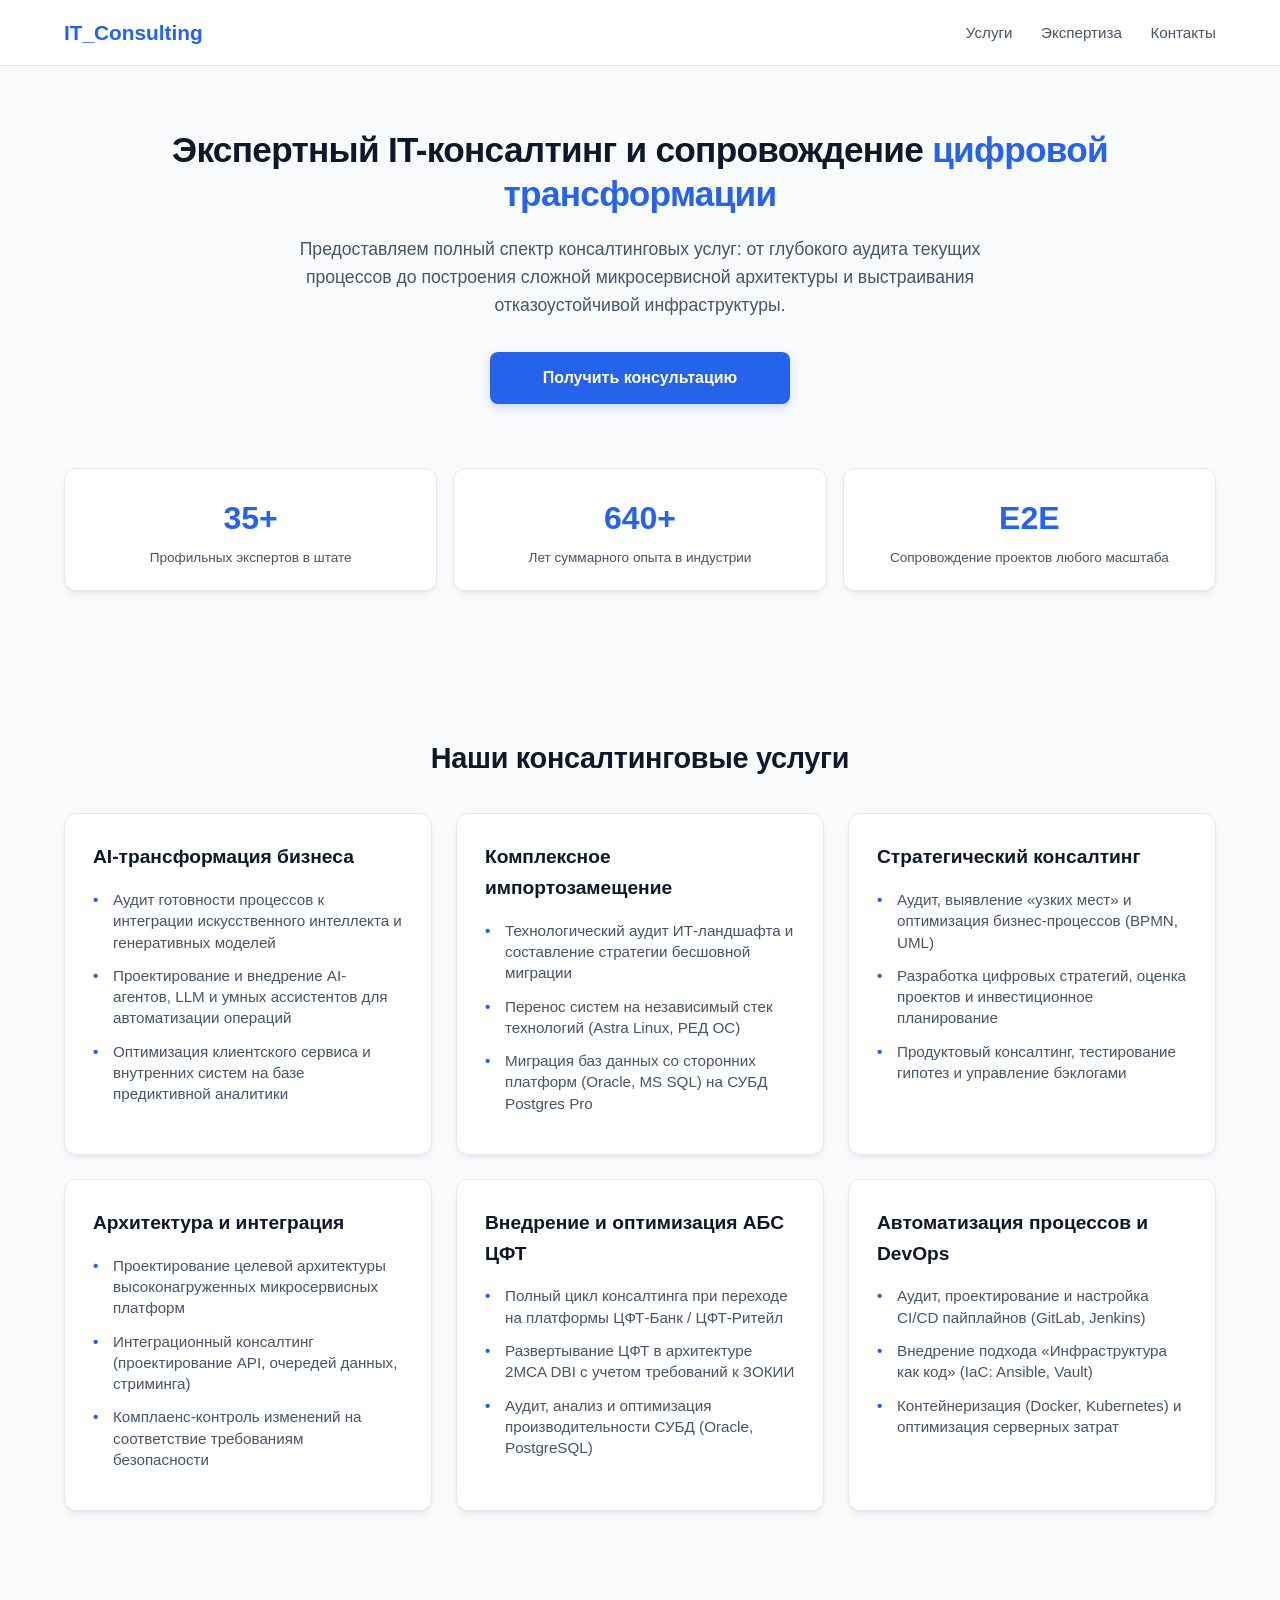
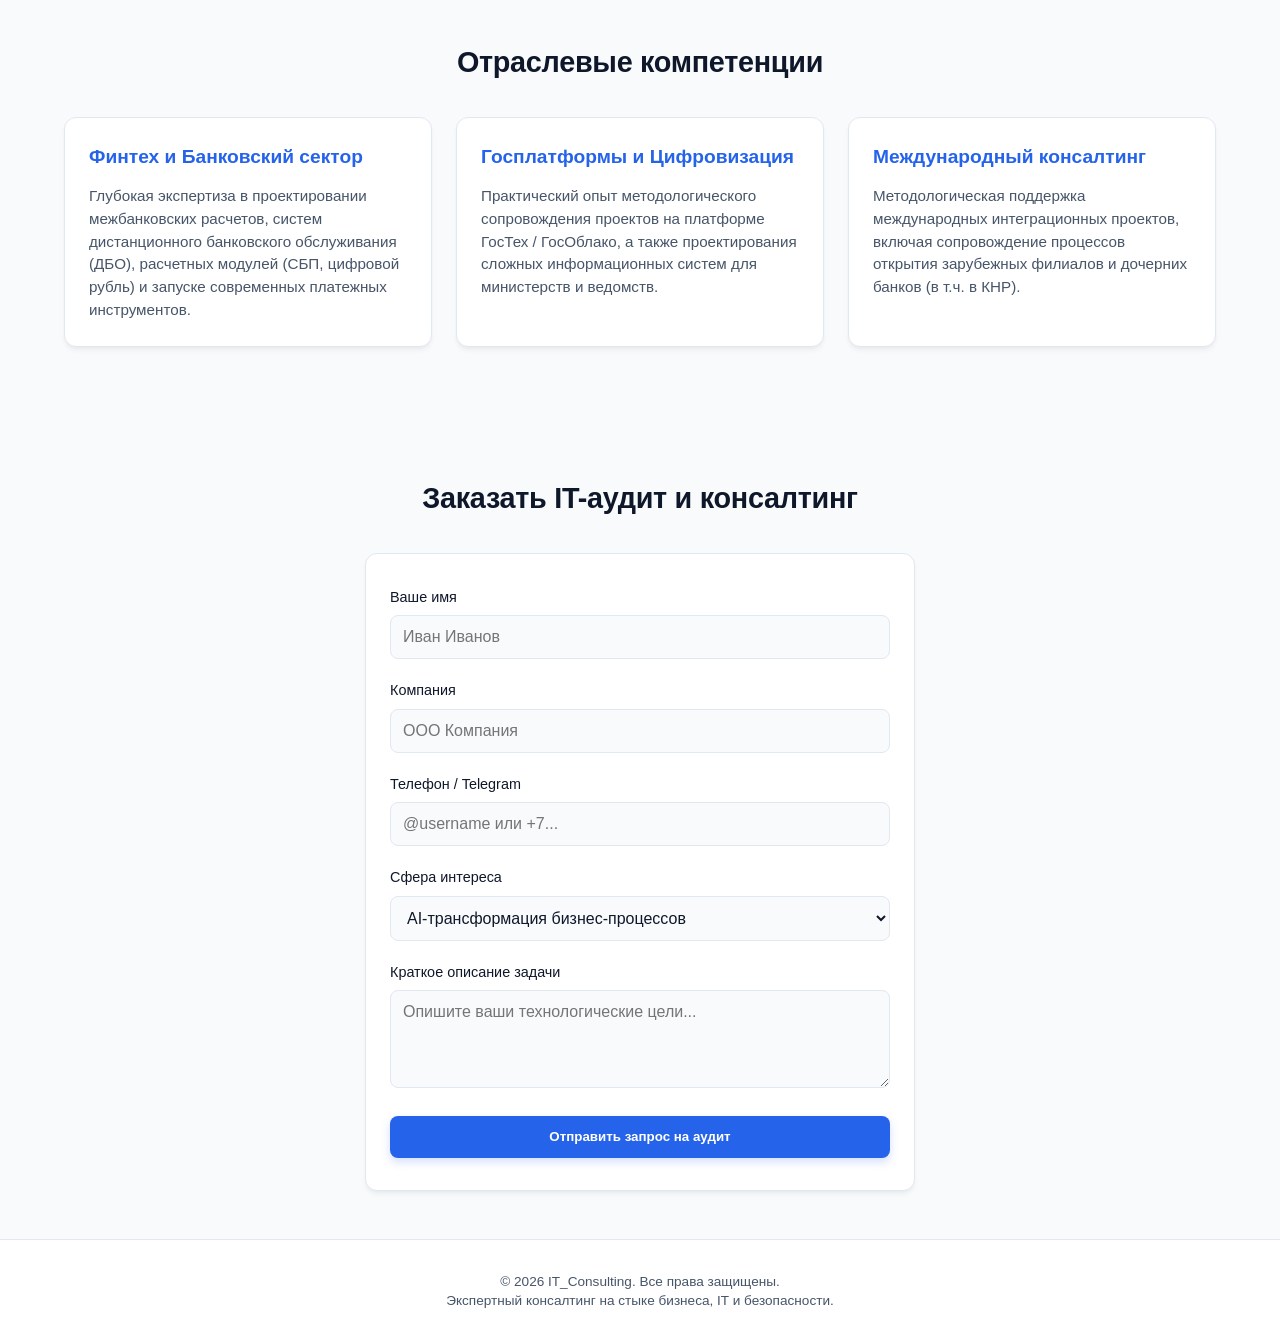
==== index.html @ 5f1f6ad1 "initial comit" ====
<!DOCTYPE html>
<html lang="ru">
<head>
    <meta charset="UTF-8">
    <meta name="viewport" content="width=device-width, initial-scale=1.0">
    <title>IT-Consulting | Экспертный IT-консалтинг и цифровая трансформация</title>
    <link rel="stylesheet" href="style.css">
</head>
<body>

    <header>
        <div class="nav-container">
            <a href="#" class="logo">IT_Consulting</a>
            <nav class="nav-menu">
                <a href="#services">Услуги</a>
                <a href="#expertise">Экспертиза</a>
                <a href="#contact">Контакты</a>
            </nav>
        </div>
    </header>

    <section id="hero">
        <h1>Экспертный IT-консалтинг и сопровождение <span>цифровой трансформации</span></h1>
        <p class="subtitle">Предоставляем полный спектр консалтинговых услуг: от глубокого аудита текущих процессов до построения сложной микросервисной архитектуры и выстраивания отказоустойчивой инфраструктуры.</p>
        <a href="#contact" class="btn">Получить консультацию</a>

        <div class="stats-grid">
            <div class="stat-item">
                <div class="stat-num">35+</div>
                <div class="stat-desc">Профильных экспертов в штате</div>
            </div>
            <div class="stat-item">
                <div class="stat-num">640+</div>
                <div class="stat-desc">Лет суммарного опыта в индустрии</div>
            </div>
            <div class="stat-item">
                <div class="stat-num">E2E</div>
                <div class="stat-desc">Сопровождение проектов любого масштаба</div>
            </div>
        </div>
    </section>

    <section id="services">
        <h2>Наши консалтинговые услуги</h2>
        <div class="services-grid">
            <div class="service-card">
                <h3>AI-трансформация бизнеса</h3>
                <ul>
                    <li>Аудит готовности процессов к интеграции искусственного интеллекта и генеративных моделей</li>
                    <li>Проектирование и внедрение AI-агентов, LLM и умных ассистентов для автоматизации операций</li>
                    <li>Оптимизация клиентского сервиса и внутренних систем на базе предиктивной аналитики</li>
                </ul>
            </div>
            <div class="service-card">
                <h3>Комплексное импортозамещение</h3>
                <ul>
                    <li>Технологический аудит ИТ-ландшафта и составление стратегии бесшовной миграции</li>
                    <li>Перенос систем на независимый стек технологий (Astra Linux, РЕД ОС)</li>
                    <li>Миграция баз данных со сторонних платформ (Oracle, MS SQL) на СУБД Postgres Pro</li>
                </ul>
            </div>
            <div class="service-card">
                <h3>Стратегический консалтинг</h3>
                <ul>
                    <li>Аудит, выявление «узких мест» и оптимизация бизнес-процессов (BPMN, UML)</li>
                    <li>Разработка цифровых стратегий, оценка проектов и инвестиционное планирование</li>
                    <li>Продуктовый консалтинг, тестирование гипотез и управление бэклогами</li>
                </ul>
            </div>
            <div class="service-card">
                <h3>Архитектура и интеграция</h3>
                <ul>
                    <li>Проектирование целевой архитектуры высоконагруженных микросервисных платформ</li>
                    <li>Интеграционный консалтинг (проектирование API, очередей данных, стриминга)</li>
                    <li>Комплаенс-контроль изменений на соответствие требованиям безопасности</li>
                </ul>
            </div>
            <div class="service-card">
                <h3>Внедрение и оптимизация АБС ЦФТ</h3>
                <ul>
                    <li>Полный цикл консалтинга при переходе на платформы ЦФТ-Банк / ЦФТ-Ритейл</li>
                    <li>Развертывание ЦФТ в архитектуре 2MCA DBI с учетом требований к ЗОКИИ</li>
                    <li>Аудит, анализ и оптимизация производительности СУБД (Oracle, PostgreSQL)</li>
                </ul>
            </div>
            <div class="service-card">
                <h3>Автоматизация процессов и DevOps</h3>
                <ul>
                    <li>Аудит, проектирование и настройка CI/CD пайплайнов (GitLab, Jenkins)</li>
                    <li>Внедрение подхода «Инфраструктура как код» (IaC: Ansible, Vault)</li>
                    <li>Контейнеризация (Docker, Kubernetes) и оптимизация серверных затрат</li>
                </ul>
            </div>
        </div>
    </section>

    <section id="expertise">
        <h2>Отраслевые компетенции</h2>
        <div class="exp-grid">
            <div class="exp-card">
                <h3>Финтех и Банковский сектор</h3>
                <p>Глубокая экспертиза в проектировании межбанковских расчетов, систем дистанционного банковского обслуживания (ДБО), расчетных модулей (СБП, цифровой рубль) и запуске современных платежных инструментов.</p>
            </div>
            <div class="exp-card">
                <h3>Госплатформы и Цифровизация</h3>
                <p>Практический опыт методологического сопровождения проектов на платформе ГосТех / ГосОблако, а также проектирования сложных информационных систем для министерств и ведомств.</p>
            </div>
            <div class="exp-card">
                <h3>Международный консалтинг</h3>
                <p>Методологическая поддержка международных интеграционных проектов, включая сопровождение процессов открытия зарубежных филиалов и дочерних банков (в т.ч. в КНР).</p>
            </div>
        </div>
    </section>

    <section id="contact">
        <h2>Заказать IT-аудит и консалтинг</h2>
        <div class="contact-container">
            <form onsubmit="event.preventDefault(); alert('Заявка успешно отправлена!');">
                <div class="form-group">
                    <label for="name">Ваше имя</label>
                    <input type="text" id="name" required placeholder="Иван Иванов">
                </div>
                <div class="form-group">
                    <label for="company">Компания</label>
                    <input type="text" id="company" required placeholder="ООО Компания">
                </div>
                <div class="form-group">
                    <label for="contact-field">Телефон / Telegram</label>
                    <input type="text" id="contact-field" required placeholder="@username или +7...">
                </div>
                <div class="form-group">
                    <label for="service">Сфера интереса</label>
                    <select id="service">
                        <option>AI-трансформация бизнес-процессов</option>
                        <option>Комплексное импортозамещение и миграция</option>
                        <option>IT-аудит и оптимизация процессов</option>
                        <option>Консалтинг по внедрению АБС ЦФТ</option>
                        <option>Другое</option>
                    </select>
                </div>
                <div class="form-group">
                    <label for="message">Краткое описание задачи</label>
                    <textarea id="message" rows="4" placeholder="Опишите ваши технологические цели..."></textarea>
                </div>
                <button type="submit" class="btn" style="max-width: 100%;">Отправить запрос на аудит</button>
            </form>
        </div>
    </section>

    <footer>
        <p>&copy; 2026 IT_Consulting. Все права защищены.<br>Экспертный консалтинг на стыке бизнеса, IT и безопасности.</p>
    </footer>

</body>
</html>
---- style.css ----
:root {
    --bg-main: #f8fafc;
    --bg-card: #ffffff;
    --text-primary: #0f172a;
    --text-secondary: #475569;
    --accent: #2563eb;
    --accent-hover: #1d4ed8;
    --border: #e2e8f0;
    --shadow: 0 4px 6px -1px rgb(0 0 0 / 0.05), 0 2px 4px -2px rgb(0 0 0 / 0.05);
}
* {
    box-sizing: border-box;
    margin: 0;
    padding: 0;
    font-family: 'Segoe UI', -apple-system, BlinkMacSystemFont, Roboto, sans-serif;
    -webkit-tap-highlight-color: transparent;
}
body {
    background-color: var(--bg-main);
    color: var(--text-primary);
    line-height: 1.6;
}
header {
    background-color: rgba(255, 255, 255, 0.9);
    backdrop-filter: blur(8px);
    position: fixed;
    top: 0;
    width: 100%;
    z-index: 1000;
    border-bottom: 1px solid var(--border);
}
.nav-container {
    max-width: 1200px;
    margin: 0 auto;
    display: flex;
    justify-content: space-between;
    align-items: center;
    padding: 1rem 1.5rem;
}
.logo {
    font-weight: 700;
    font-size: 1.3rem;
    color: var(--accent);
    text-decoration: none;
}
.nav-menu a {
    color: var(--text-secondary);
    text-decoration: none;
    margin-left: 1.5rem;
    font-size: 0.95rem;
    transition: color 0.2s;
}
.nav-menu a:hover { color: var(--accent); }
section {
    padding: 5rem 1.5rem 3rem 1.5rem;
    max-width: 1200px;
    margin: 0 auto;
}
#hero {
    padding-top: 8rem;
    padding-bottom: 4rem;
    text-align: center;
}
h1 {
    font-size: 2.2rem;
    line-height: 1.25;
    margin-bottom: 1.2rem;
    font-weight: 800;
    letter-spacing: -0.02em;
}
h1 span { color: var(--accent); }
.subtitle {
    font-size: 1.1rem;
    color: var(--text-secondary);
    max-width: 700px;
    margin: 0 auto 2rem auto;
}
.btn {
    display: inline-block;
    background-color: var(--accent);
    color: white;
    padding: 0.85rem 2rem;
    border-radius: 8px;
    text-decoration: none;
    font-weight: 600;
    transition: background-color 0.2s;
    border: none;
    cursor: pointer;
    box-shadow: 0 4px 10px rgba(37, 99, 235, 0.2);
    width: 100%;
    max-width: 300px;
}
.btn:hover { background-color: var(--accent-hover); }
.stats-grid {
    display: grid;
    grid-template-columns: repeat(3, 1fr);
    gap: 1rem;
    margin-top: 4rem;
}
.stat-item {
    background: var(--bg-card);
    padding: 1.5rem 1rem;
    border-radius: 12px;
    box-shadow: var(--shadow);
    border: 1px solid var(--border);
}
.stat-num {
    font-size: 2rem;
    font-weight: 800;
    color: var(--accent);
    margin-bottom: 0.25rem;
}
.stat-desc {
    color: var(--text-secondary);
    font-size: 0.85rem;
    line-height: 1.3;
}
h2 {
    font-size: 1.8rem;
    text-align: center;
    margin-bottom: 2rem;
    font-weight: 700;
    letter-spacing: -0.01em;
}
.services-grid {
    display: grid;
    grid-template-columns: repeat(auto-fit, minmax(300px, 1fr));
    gap: 1.5rem;
}
.service-card {
    background: var(--bg-card);
    padding: 1.75rem;
    border-radius: 12px;
    box-shadow: var(--shadow);
    border: 1px solid var(--border);
}
.service-card h3 {
    font-size: 1.2rem;
    margin-bottom: 1rem;
    color: var(--text-primary);
}
.service-card ul { list-style: none; }
.service-card li {
    color: var(--text-secondary);
    margin-bottom: 0.75rem;
    position: relative;
    padding-left: 1.25rem;
    font-size: 0.95rem;
    line-height: 1.4;
}
.service-card li::before {
    content: "•";
    color: var(--accent);
    font-weight: bold;
    position: absolute;
    left: 0;
}
.exp-grid {
    display: grid;
    grid-template-columns: repeat(auto-fit, minmax(280px, 1fr));
    gap: 1.5rem;
}
.exp-card {
    background: var(--bg-card);
    padding: 1.5rem;
    border-radius: 12px;
    border: 1px solid var(--border);
    box-shadow: var(--shadow);
}
.exp-card h3 {
    color: var(--accent);
    margin-bottom: 0.75rem;
    font-size: 1.2rem;
}
.exp-card p {
    color: var(--text-secondary);
    font-size: 0.95rem;
    line-height: 1.5;
}
.contact-container {
    max-width: 550px;
    margin: 0 auto;
    background: var(--bg-card);
    padding: 2rem 1.5rem;
    border-radius: 12px;
    box-shadow: var(--shadow);
    border: 1px solid var(--border);
}
.form-group { margin-bottom: 1.25rem; }
.form-group label {
    display: block;
    margin-bottom: 0.4rem;
    font-weight: 500;
    font-size: 0.9rem;
}
.form-group input, .form-group select, .form-group textarea {
    width: 100%;
    padding: 0.75rem;
    border: 1px solid var(--border);
    border-radius: 8px;
    background-color: var(--bg-main);
    color: var(--text-primary);
    font-size: 1rem;
    font-family: inherit;
}
.form-group input:focus, .form-group select:focus, .form-group textarea:focus {
    outline: none;
    border-color: var(--accent);
    background-color: #fff;
}
footer {
    background-color: #ffffff;
    border-top: 1px solid var(--border);
    text-align: center;
    padding: 2rem 1rem;
    color: var(--text-secondary);
    font-size: 0.85rem;
    line-height: 1.4;
}
@media (max-width: 768px) {
    h1 { font-size: 1.8rem; }
    .subtitle { font-size: 1rem; }
    .stats-grid { grid-template-columns: 1fr; gap: 0.75rem; }
    .nav-menu { display: none; }
    .service-card { padding: 1.5rem; }
    .contact-container { padding: 1.5rem 1rem; }
}
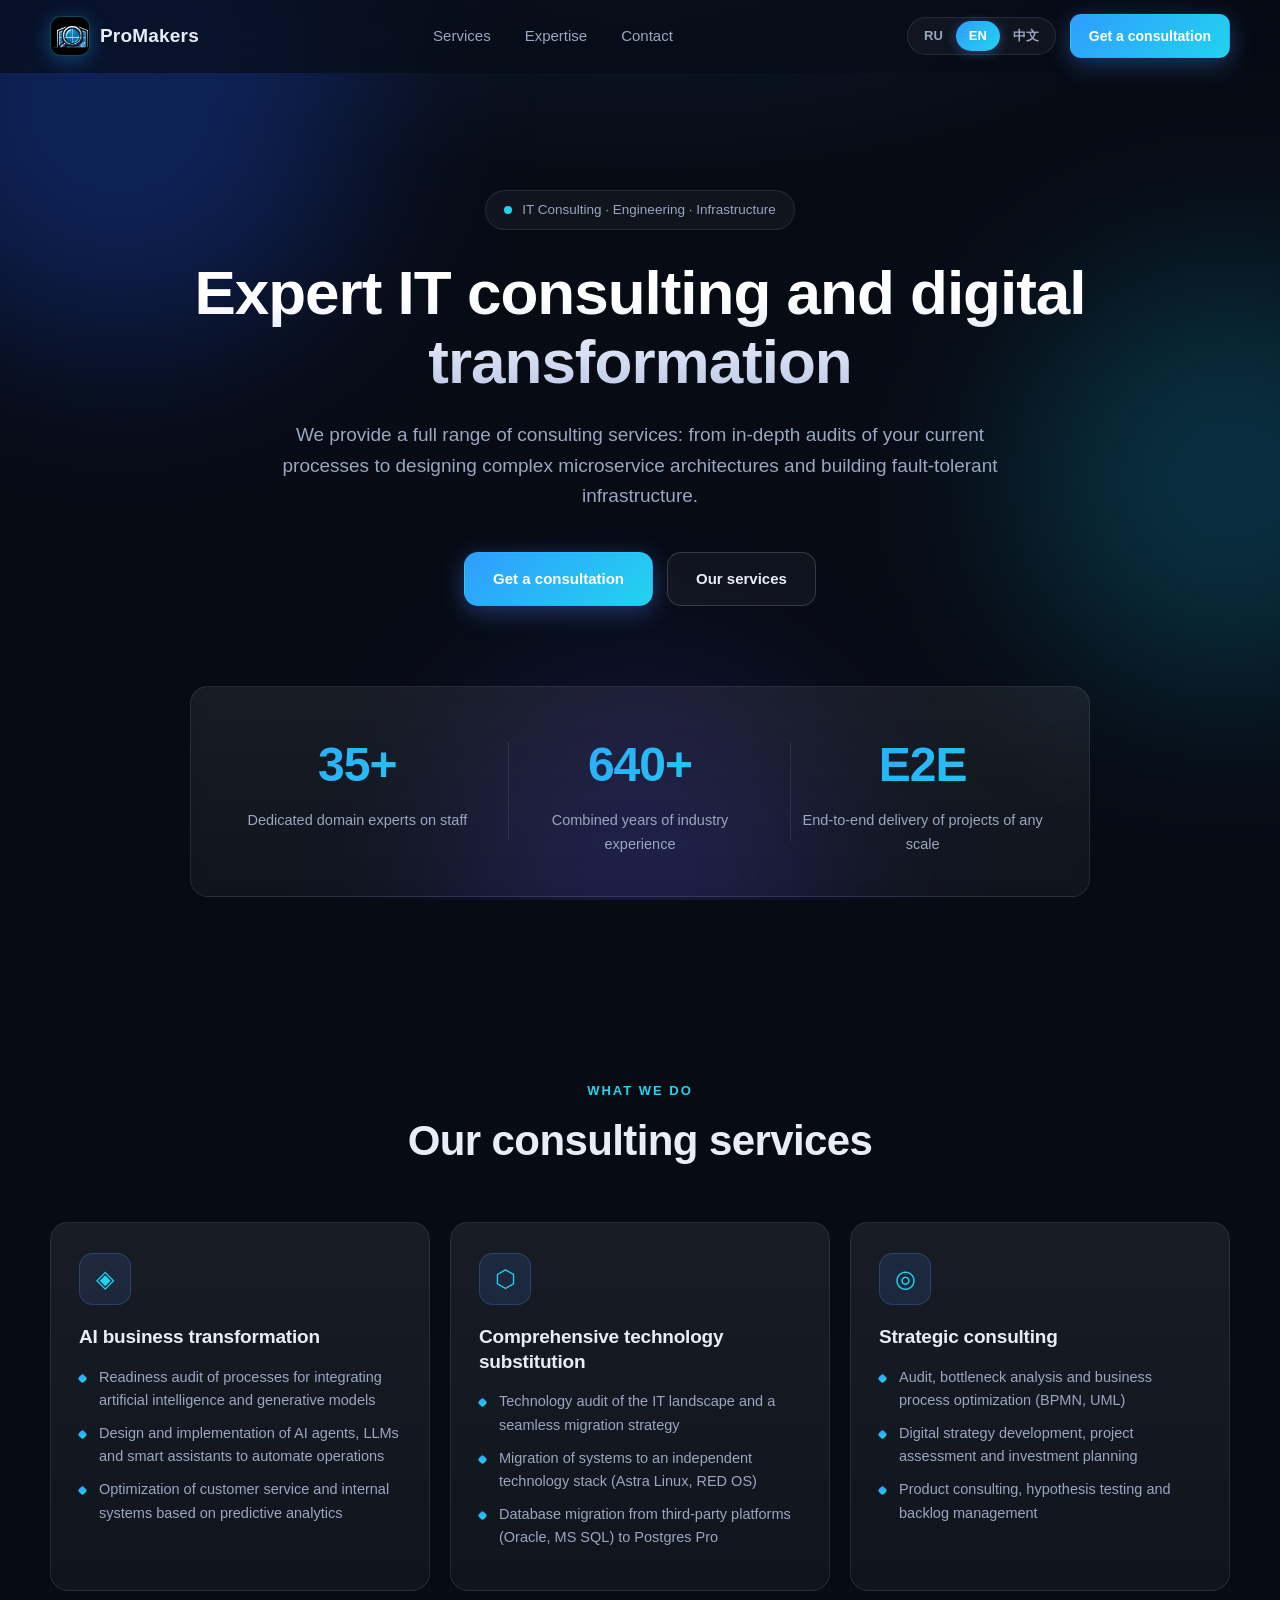
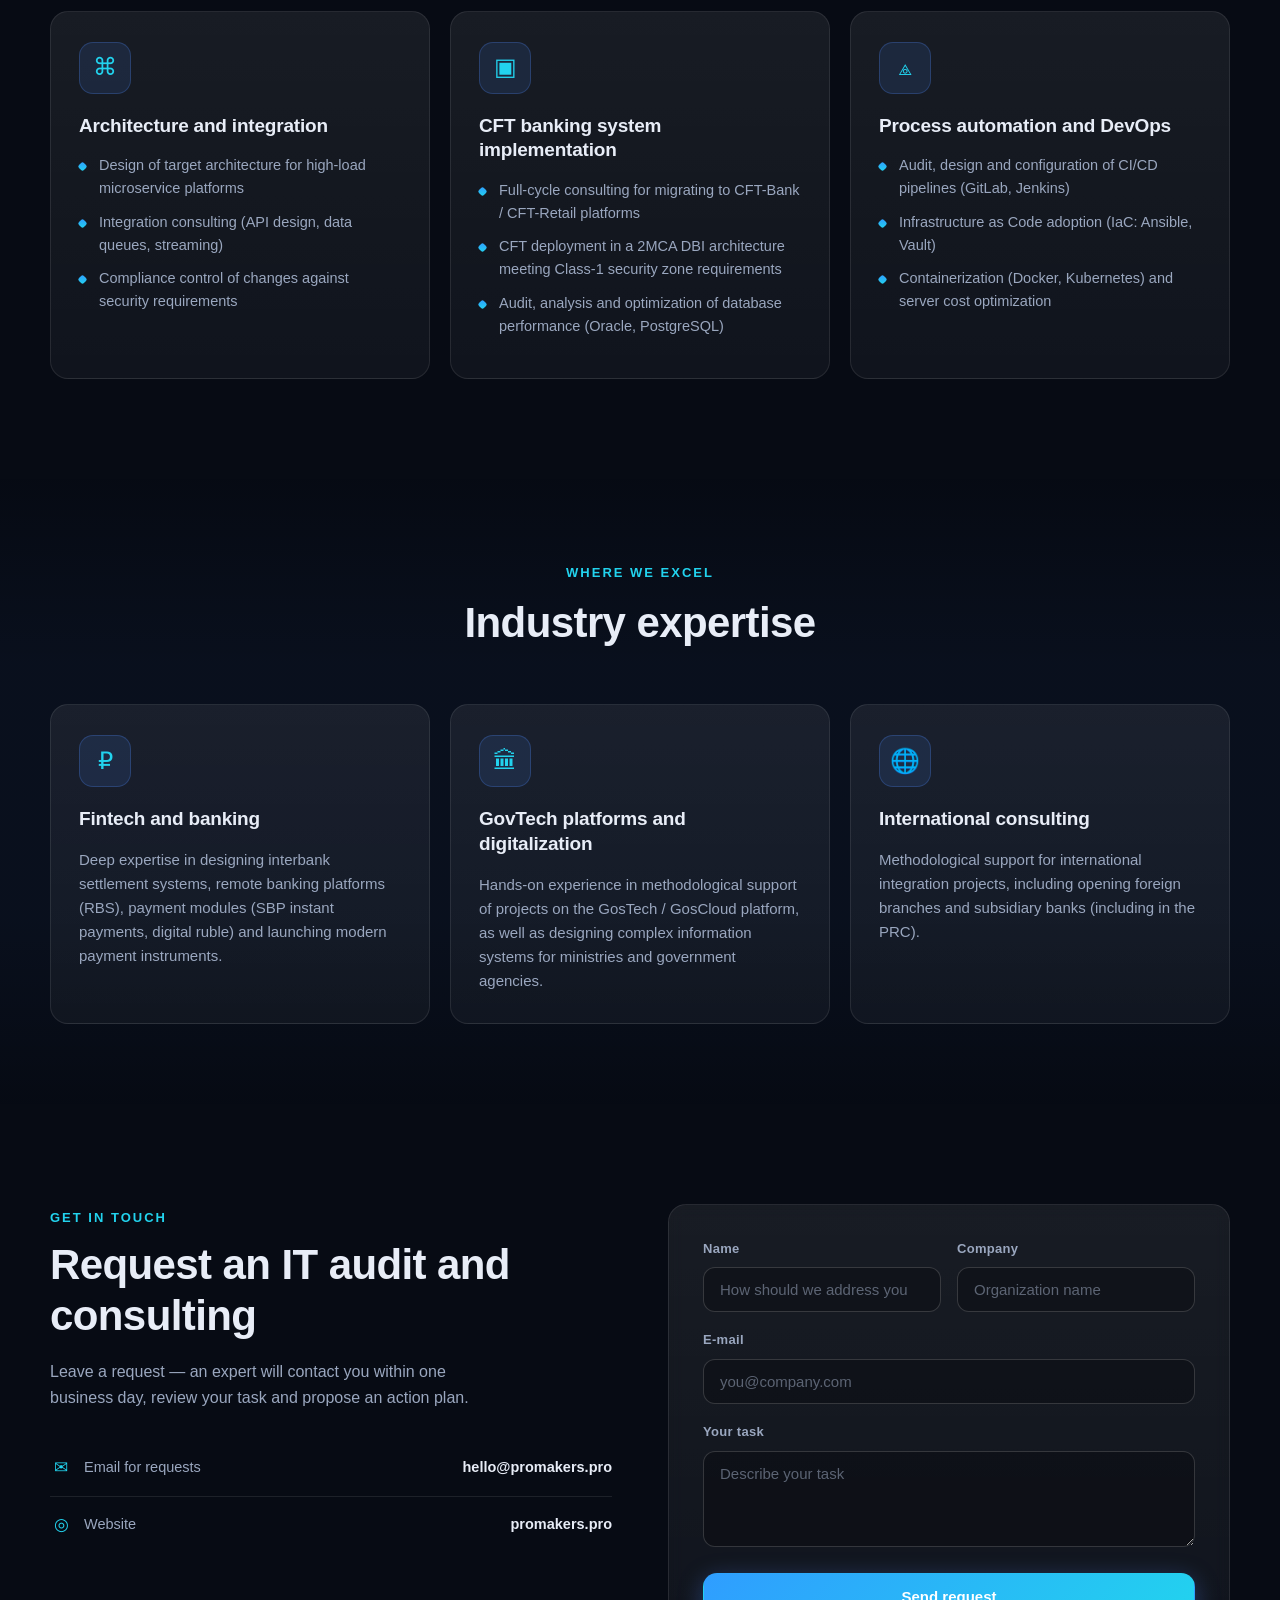
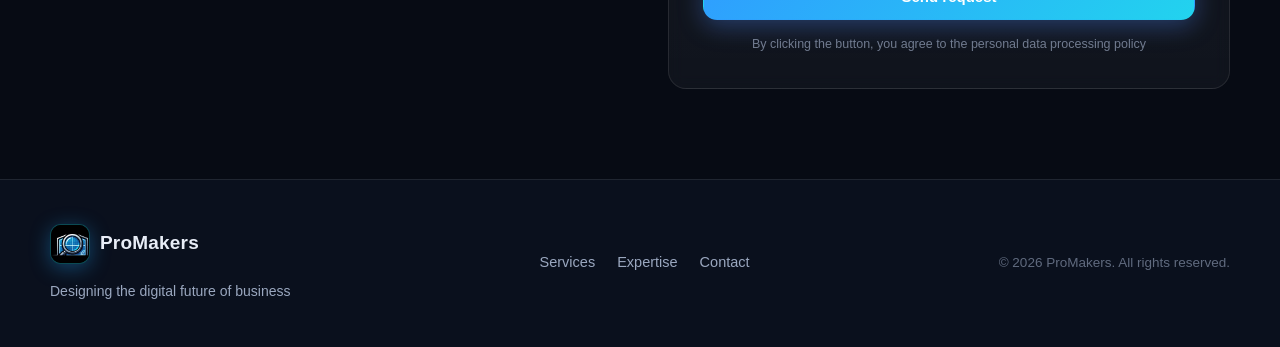
==== commit 12f8bf62: "Initial commit: dark-theme landing (RU/EN/ZH), logo, favicon, 404 page" ====
--- a/index.html
+++ b/index.html
@@ -1,155 +1,267 @@
 <!DOCTYPE html>
 <html lang="ru">
 <head>
-    <meta charset="UTF-8">
-    <meta name="viewport" content="width=device-width, initial-scale=1.0">
-    <title>IT-Consulting | Экспертный IT-консалтинг и цифровая трансформация</title>
-    <link rel="stylesheet" href="style.css">
+  <meta charset="UTF-8">
+  <meta name="viewport" content="width=device-width, initial-scale=1.0">
+  <title>ProMakers — IT Consulting &amp; Digital Transformation</title>
+  <meta name="description" content="Экспертный IT-консалтинг и цифровая трансформация" id="meta-description">
+  <link rel="icon" href="favicon.ico" sizes="any">
+  <link rel="icon" type="image/png" sizes="32x32" href="assets/img/favicon-32.png">
+  <link rel="apple-touch-icon" href="assets/img/apple-touch-icon.png">
+  <meta property="og:type" content="website">
+  <meta property="og:title" content="ProMakers — IT Consulting &amp; Digital Transformation">
+  <meta property="og:image" content="assets/img/logo-full.png">
+  <meta property="og:site_name" content="ProMakers">
+  <link rel="preconnect" href="https://fonts.googleapis.com">
+  <link rel="stylesheet" href="assets/css/style.css">
 </head>
 <body>
-
-    <header>
-        <div class="nav-container">
-            <a href="#" class="logo">IT_Consulting</a>
-            <nav class="nav-menu">
-                <a href="#services">Услуги</a>
-                <a href="#expertise">Экспертиза</a>
-                <a href="#contact">Контакты</a>
-            </nav>
-        </div>
-    </header>
-
-    <section id="hero">
-        <h1>Экспертный IT-консалтинг и сопровождение <span>цифровой трансформации</span></h1>
-        <p class="subtitle">Предоставляем полный спектр консалтинговых услуг: от глубокого аудита текущих процессов до построения сложной микросервисной архитектуры и выстраивания отказоустойчивой инфраструктуры.</p>
-        <a href="#contact" class="btn">Получить консультацию</a>
-
-        <div class="stats-grid">
-            <div class="stat-item">
-                <div class="stat-num">35+</div>
-                <div class="stat-desc">Профильных экспертов в штате</div>
+  <div class="bg-orbs" aria-hidden="true">
+    <span class="orb orb-1"></span>
+    <span class="orb orb-2"></span>
+    <span class="orb orb-3"></span>
+  </div>
+
+  <!-- Header -->
+  <header class="header" id="header">
+    <div class="container header__inner">
+      <a href="#top" class="logo">
+        <span class="logo__mark"><img src="assets/img/logo-mark.png" alt="ProMakers logo" width="512" height="512"></span>
+        <span class="logo__text">ProMakers</span>
+      </a>
+
+      <nav class="nav" id="nav">
+        <a href="#services" class="nav__link" data-i18n="nav.services">Услуги</a>
+        <a href="#industries" class="nav__link" data-i18n="nav.industries">Компетенции</a>
+        <a href="#contact" class="nav__link" data-i18n="nav.contact">Контакты</a>
+      </nav>
+
+      <div class="header__actions">
+        <div class="lang-switch" id="lang-switch" role="group" aria-label="Language / Язык / 语言">
+          <button type="button" class="lang-switch__btn is-active" data-lang="ru">RU</button>
+          <button type="button" class="lang-switch__btn" data-lang="en">EN</button>
+          <button type="button" class="lang-switch__btn" data-lang="zh">中文</button>
+        </div>
+        <a href="#contact" class="btn btn--primary btn--sm" data-i18n="nav.cta">Получить консультацию</a>
+        <button class="burger" id="burger" aria-label="Menu" aria-expanded="false">
+          <span></span><span></span><span></span>
+        </button>
+      </div>
+    </div>
+  </header>
+
+  <main id="top">
+    <!-- Hero -->
+    <section class="hero">
+      <div class="container hero__inner">
+        <div class="hero__badge reveal">
+          <span class="pulse-dot"></span>
+          <span data-i18n="hero.badge">IT-консалтинг · Разработка · Инфраструктура</span>
+        </div>
+        <h1 class="hero__title reveal" data-i18n="hero.title">Экспертный IT-консалтинг и&nbsp;цифровая трансформация</h1>
+        <p class="hero__subtitle reveal" data-i18n="hero.subtitle">
+          Предоставляем полный спектр консалтинговых услуг: от глубокого аудита текущих процессов
+          до построения сложной микросервисной архитектуры и выстраивания отказоустойчивой инфраструктуры.
+        </p>
+        <div class="hero__actions reveal">
+          <a href="#contact" class="btn btn--primary" data-i18n="hero.cta">Получить консультацию</a>
+          <a href="#services" class="btn btn--ghost" data-i18n="hero.cta2">Наши услуги</a>
+        </div>
+
+        <div class="stats reveal">
+          <div class="stat">
+            <div class="stat__value" data-count="35" data-suffix="+">0</div>
+            <div class="stat__label" data-i18n="stats.1.label">Профильных экспертов в штате</div>
+          </div>
+          <div class="stat">
+            <div class="stat__value" data-count="640" data-suffix="+">0</div>
+            <div class="stat__label" data-i18n="stats.2.label">Лет суммарного опыта в индустрии</div>
+          </div>
+          <div class="stat">
+            <div class="stat__value">E2E</div>
+            <div class="stat__label" data-i18n="stats.3.label">Сопровождение проектов любого масштаба</div>
+          </div>
+        </div>
+      </div>
+    </section>
+
+    <!-- Services -->
+    <section class="section" id="services">
+      <div class="container">
+        <div class="section__head reveal">
+          <span class="section__eyebrow" data-i18n="services.eyebrow">Что мы делаем</span>
+          <h2 class="section__title" data-i18n="services.title">Наши консалтинговые услуги</h2>
+        </div>
+
+        <div class="cards">
+          <article class="card reveal">
+            <div class="card__icon">◈</div>
+            <h3 class="card__title" data-i18n="services.1.title">AI-трансформация бизнеса</h3>
+            <ul class="card__list">
+              <li data-i18n="services.1.item1">Аудит готовности процессов к интеграции искусственного интеллекта и генеративных моделей</li>
+              <li data-i18n="services.1.item2">Проектирование и внедрение AI-агентов, LLM и умных ассистентов для автоматизации операций</li>
+              <li data-i18n="services.1.item3">Оптимизация клиентского сервиса и внутренних систем на базе предиктивной аналитики</li>
+            </ul>
+          </article>
+
+          <article class="card reveal">
+            <div class="card__icon">⬡</div>
+            <h3 class="card__title" data-i18n="services.2.title">Комплексное импортозамещение</h3>
+            <ul class="card__list">
+              <li data-i18n="services.2.item1">Технологический аудит ИТ-ландшафта и составление стратегии бесшовной миграции</li>
+              <li data-i18n="services.2.item2">Перенос систем на независимый стек технологий (Astra Linux, РЕД ОС)</li>
+              <li data-i18n="services.2.item3">Миграция баз данных со сторонних платформ (Oracle, MS SQL) на СУБД Postgres Pro</li>
+            </ul>
+          </article>
+
+          <article class="card reveal">
+            <div class="card__icon">◎</div>
+            <h3 class="card__title" data-i18n="services.3.title">Стратегический консалтинг</h3>
+            <ul class="card__list">
+              <li data-i18n="services.3.item1">Аудит, выявление «узких мест» и оптимизация бизнес-процессов (BPMN, UML)</li>
+              <li data-i18n="services.3.item2">Разработка цифровых стратегий, оценка проектов и инвестиционное планирование</li>
+              <li data-i18n="services.3.item3">Продуктовый консалтинг, тестирование гипотез и управление бэклогами</li>
+            </ul>
+          </article>
+
+          <article class="card reveal">
+            <div class="card__icon">⌘</div>
+            <h3 class="card__title" data-i18n="services.4.title">Архитектура и интеграция</h3>
+            <ul class="card__list">
+              <li data-i18n="services.4.item1">Проектирование целевой архитектуры высоконагруженных микросервисных платформ</li>
+              <li data-i18n="services.4.item2">Интеграционный консалтинг (проектирование API, очередей данных, стриминга)</li>
+              <li data-i18n="services.4.item3">Комплаенс-контроль изменений на соответствие требованиям безопасности</li>
+            </ul>
+          </article>
+
+          <article class="card reveal">
+            <div class="card__icon">▣</div>
+            <h3 class="card__title" data-i18n="services.5.title">Внедрение и оптимизация АБС ЦФТ</h3>
+            <ul class="card__list">
+              <li data-i18n="services.5.item1">Полный цикл консалтинга при переходе на платформы ЦФТ-Банк / ЦФТ-Ритейл</li>
+              <li data-i18n="services.5.item2">Развертывание ЦФТ в архитектуре 2MCA DBI с учетом требований к ЗОКИИ</li>
+              <li data-i18n="services.5.item3">Аудит, анализ и оптимизация производительности СУБД (Oracle, PostgreSQL)</li>
+            </ul>
+          </article>
+
+          <article class="card reveal">
+            <div class="card__icon">⟁</div>
+            <h3 class="card__title" data-i18n="services.6.title">Автоматизация процессов и DevOps</h3>
+            <ul class="card__list">
+              <li data-i18n="services.6.item1">Аудит, проектирование и настройка CI/CD пайплайнов (GitLab, Jenkins)</li>
+              <li data-i18n="services.6.item2">Внедрение подхода «Инфраструктура как код» (IaC: Ansible, Vault)</li>
+              <li data-i18n="services.6.item3">Контейнеризация (Docker, Kubernetes) и оптимизация серверных затрат</li>
+            </ul>
+          </article>
+        </div>
+      </div>
+    </section>
+
+    <!-- Industries -->
+    <section class="section section--alt" id="industries">
+      <div class="container">
+        <div class="section__head reveal">
+          <span class="section__eyebrow" data-i18n="industries.eyebrow">Где мы сильны</span>
+          <h2 class="section__title" data-i18n="industries.title">Отраслевые компетенции</h2>
+        </div>
+
+        <div class="cards cards--3">
+          <article class="card card--flat reveal">
+            <div class="card__icon">₽</div>
+            <h3 class="card__title" data-i18n="industries.1.title">Финтех и Банковский сектор</h3>
+            <p class="card__text" data-i18n="industries.1.text">
+              Глубокая экспертиза в проектировании межбанковских расчетов, систем дистанционного
+              банковского обслуживания (ДБО), расчетных модулей (СБП, цифровой рубль) и запуске
+              современных платежных инструментов.
+            </p>
+          </article>
+
+          <article class="card card--flat reveal">
+            <div class="card__icon">🏛</div>
+            <h3 class="card__title" data-i18n="industries.2.title">Госплатформы и Цифровизация</h3>
+            <p class="card__text" data-i18n="industries.2.text">
+              Практический опыт методологического сопровождения проектов на платформе ГосТех /
+              ГосОблако, а также проектирования сложных информационных систем для министерств и ведомств.
+            </p>
+          </article>
+
+          <article class="card card--flat reveal">
+            <div class="card__icon">🌐</div>
+            <h3 class="card__title" data-i18n="industries.3.title">Международный консалтинг</h3>
+            <p class="card__text" data-i18n="industries.3.text">
+              Методологическая поддержка международных интеграционных проектов, включая сопровождение
+              процессов открытия зарубежных филиалов и дочерних банков (в т.ч. в КНР).
+            </p>
+          </article>
+        </div>
+      </div>
+    </section>
+
+    <!-- Contact -->
+    <section class="section" id="contact">
+      <div class="container contact">
+        <div class="contact__info reveal">
+          <span class="section__eyebrow" data-i18n="contact.eyebrow">Свяжитесь с нами</span>
+          <h2 class="section__title" data-i18n="contact.title">Заказать IT-аудит и консалтинг</h2>
+          <p class="contact__text" data-i18n="contact.text">
+            Оставьте заявку — эксперт свяжется с вами в течение рабочего дня, проведет первичный
+            разбор задачи и предложит план действий.
+          </p>
+          <ul class="contact__list">
+            <li><span class="contact__list-icon">✉</span><span data-i18n="contact.emailLabel">Почта для заявок</span><a href="mailto:hello@promakers.pro">hello@promakers.pro</a></li>
+            <li><span class="contact__list-icon">◎</span><span data-i18n="contact.siteLabel">Сайт</span><a href="https://promakers.pro" target="_blank" rel="noopener">promakers.pro</a></li>
+          </ul>
+        </div>
+
+        <form class="form reveal" id="contact-form" novalidate>
+          <div class="form__row">
+            <div class="form__field">
+              <label for="f-name" data-i18n="form.name">Имя</label>
+              <input type="text" id="f-name" name="name" required data-i18n-ph="form.namePh" placeholder="Как к вам обращаться">
             </div>
-            <div class="stat-item">
-                <div class="stat-num">640+</div>
-                <div class="stat-desc">Лет суммарного опыта в индустрии</div>
+            <div class="form__field">
+              <label for="f-company" data-i18n="form.company">Компания</label>
+              <input type="text" id="f-company" name="company" data-i18n-ph="form.companyPh" placeholder="Название организации">
             </div>
-            <div class="stat-item">
-                <div class="stat-num">E2E</div>
-                <div class="stat-desc">Сопровождение проектов любого масштаба</div>
-            </div>
-        </div>
-    </section>
-
-    <section id="services">
-        <h2>Наши консалтинговые услуги</h2>
-        <div class="services-grid">
-            <div class="service-card">
-                <h3>AI-трансформация бизнеса</h3>
-                <ul>
-                    <li>Аудит готовности процессов к интеграции искусственного интеллекта и генеративных моделей</li>
-                    <li>Проектирование и внедрение AI-агентов, LLM и умных ассистентов для автоматизации операций</li>
-                    <li>Оптимизация клиентского сервиса и внутренних систем на базе предиктивной аналитики</li>
-                </ul>
-            </div>
-            <div class="service-card">
-                <h3>Комплексное импортозамещение</h3>
-                <ul>
-                    <li>Технологический аудит ИТ-ландшафта и составление стратегии бесшовной миграции</li>
-                    <li>Перенос систем на независимый стек технологий (Astra Linux, РЕД ОС)</li>
-                    <li>Миграция баз данных со сторонних платформ (Oracle, MS SQL) на СУБД Postgres Pro</li>
-                </ul>
-            </div>
-            <div class="service-card">
-                <h3>Стратегический консалтинг</h3>
-                <ul>
-                    <li>Аудит, выявление «узких мест» и оптимизация бизнес-процессов (BPMN, UML)</li>
-                    <li>Разработка цифровых стратегий, оценка проектов и инвестиционное планирование</li>
-                    <li>Продуктовый консалтинг, тестирование гипотез и управление бэклогами</li>
-                </ul>
-            </div>
-            <div class="service-card">
-                <h3>Архитектура и интеграция</h3>
-                <ul>
-                    <li>Проектирование целевой архитектуры высоконагруженных микросервисных платформ</li>
-                    <li>Интеграционный консалтинг (проектирование API, очередей данных, стриминга)</li>
-                    <li>Комплаенс-контроль изменений на соответствие требованиям безопасности</li>
-                </ul>
-            </div>
-            <div class="service-card">
-                <h3>Внедрение и оптимизация АБС ЦФТ</h3>
-                <ul>
-                    <li>Полный цикл консалтинга при переходе на платформы ЦФТ-Банк / ЦФТ-Ритейл</li>
-                    <li>Развертывание ЦФТ в архитектуре 2MCA DBI с учетом требований к ЗОКИИ</li>
-                    <li>Аудит, анализ и оптимизация производительности СУБД (Oracle, PostgreSQL)</li>
-                </ul>
-            </div>
-            <div class="service-card">
-                <h3>Автоматизация процессов и DevOps</h3>
-                <ul>
-                    <li>Аудит, проектирование и настройка CI/CD пайплайнов (GitLab, Jenkins)</li>
-                    <li>Внедрение подхода «Инфраструктура как код» (IaC: Ansible, Vault)</li>
-                    <li>Контейнеризация (Docker, Kubernetes) и оптимизация серверных затрат</li>
-                </ul>
-            </div>
-        </div>
-    </section>
-
-    <section id="expertise">
-        <h2>Отраслевые компетенции</h2>
-        <div class="exp-grid">
-            <div class="exp-card">
-                <h3>Финтех и Банковский сектор</h3>
-                <p>Глубокая экспертиза в проектировании межбанковских расчетов, систем дистанционного банковского обслуживания (ДБО), расчетных модулей (СБП, цифровой рубль) и запуске современных платежных инструментов.</p>
-            </div>
-            <div class="exp-card">
-                <h3>Госплатформы и Цифровизация</h3>
-                <p>Практический опыт методологического сопровождения проектов на платформе ГосТех / ГосОблако, а также проектирования сложных информационных систем для министерств и ведомств.</p>
-            </div>
-            <div class="exp-card">
-                <h3>Международный консалтинг</h3>
-                <p>Методологическая поддержка международных интеграционных проектов, включая сопровождение процессов открытия зарубежных филиалов и дочерних банков (в т.ч. в КНР).</p>
-            </div>
-        </div>
-    </section>
-
-    <section id="contact">
-        <h2>Заказать IT-аудит и консалтинг</h2>
-        <div class="contact-container">
-            <form onsubmit="event.preventDefault(); alert('Заявка успешно отправлена!');">
-                <div class="form-group">
-                    <label for="name">Ваше имя</label>
-                    <input type="text" id="name" required placeholder="Иван Иванов">
-                </div>
-                <div class="form-group">
-                    <label for="company">Компания</label>
-                    <input type="text" id="company" required placeholder="ООО Компания">
-                </div>
-                <div class="form-group">
-                    <label for="contact-field">Телефон / Telegram</label>
-                    <input type="text" id="contact-field" required placeholder="@username или +7...">
-                </div>
-                <div class="form-group">
-                    <label for="service">Сфера интереса</label>
-                    <select id="service">
-                        <option>AI-трансформация бизнес-процессов</option>
-                        <option>Комплексное импортозамещение и миграция</option>
-                        <option>IT-аудит и оптимизация процессов</option>
-                        <option>Консалтинг по внедрению АБС ЦФТ</option>
-                        <option>Другое</option>
-                    </select>
-                </div>
-                <div class="form-group">
-                    <label for="message">Краткое описание задачи</label>
-                    <textarea id="message" rows="4" placeholder="Опишите ваши технологические цели..."></textarea>
-                </div>
-                <button type="submit" class="btn" style="max-width: 100%;">Отправить запрос на аудит</button>
-            </form>
-        </div>
-    </section>
-
-    <footer>
-        <p>&copy; 2026 IT_Consulting. Все права защищены.<br>Экспертный консалтинг на стыке бизнеса, IT и безопасности.</p>
-    </footer>
-
+          </div>
+          <div class="form__field">
+            <label for="f-email" data-i18n="form.email">E-mail</label>
+            <input type="email" id="f-email" name="email" required placeholder="you@company.com">
+          </div>
+          <div class="form__field">
+            <label for="f-message" data-i18n="form.message">Задача</label>
+            <textarea id="f-message" name="message" rows="4" required data-i18n-ph="form.messagePh" placeholder="Опишите вашу задачу"></textarea>
+          </div>
+          <button type="submit" class="btn btn--primary btn--block" data-i18n="form.submit">Отправить заявку</button>
+          <p class="form__note" data-i18n="form.note">Нажимая кнопку, вы соглашаетесь с политикой обработки персональных данных</p>
+          <p class="form__success" id="form-success" hidden data-i18n="form.success">Заявка отправлена! Мы свяжемся с вами в ближайшее время.</p>
+        </form>
+      </div>
+    </section>
+  </main>
+
+  <!-- Footer -->
+  <footer class="footer">
+    <div class="container footer__inner">
+      <div class="footer__brand">
+        <a href="#top" class="logo">
+          <span class="logo__mark"><img src="assets/img/logo-mark.png" alt="ProMakers logo" width="512" height="512"></span>
+          <span class="logo__text">ProMakers</span>
+        </a>
+        <p class="footer__tagline" data-i18n="footer.tagline">Проектируем цифровое будущее бизнеса</p>
+      </div>
+      <nav class="footer__nav">
+        <a href="#services" data-i18n="nav.services">Услуги</a>
+        <a href="#industries" data-i18n="nav.industries">Компетенции</a>
+        <a href="#contact" data-i18n="nav.contact">Контакты</a>
+      </nav>
+      <div class="footer__copy">
+        © <span id="year">2026</span> ProMakers. <span data-i18n="footer.rights">Все права защищены.</span>
+      </div>
+    </div>
+  </footer>
+
+  <script src="assets/js/i18n.js"></script>
+  <script src="assets/js/main.js"></script>
 </body>
 </html>
--- a/assets/css/style.css
+++ b/assets/css/style.css
@@ -0,0 +1,612 @@
+/* ============================================================
+   ProMakers — dark theme
+   ============================================================ */
+:root {
+  --bg: #070b14;
+  --bg-2: #0a101d;
+  --bg-3: #0d1526;
+  --surface: rgba(255, 255, 255, 0.04);
+  --surface-2: rgba(255, 255, 255, 0.07);
+  --border: rgba(255, 255, 255, 0.09);
+  --border-strong: rgba(255, 255, 255, 0.16);
+  --text: #e8edf7;
+  --text-dim: #9aa7bf;
+  --accent: #2f9dff;
+  --accent-2: #22d3ee;
+  --gradient: linear-gradient(135deg, #2f9dff 0%, #22d3ee 100%);
+  --radius: 18px;
+  --radius-sm: 12px;
+  --font: "Inter", "Segoe UI", -apple-system, "Helvetica Neue", Arial,
+          "PingFang SC", "Hiragino Sans GB", "Microsoft YaHei", "Noto Sans SC", sans-serif;
+  --shadow: 0 20px 60px rgba(0, 0, 0, 0.45);
+}
+
+* { margin: 0; padding: 0; box-sizing: border-box; }
+
+html { scroll-behavior: smooth; }
+
+body {
+  background: var(--bg);
+  color: var(--text);
+  font-family: var(--font);
+  font-size: 16px;
+  line-height: 1.6;
+  overflow-x: hidden;
+  -webkit-font-smoothing: antialiased;
+}
+
+::selection { background: rgba(79, 140, 255, 0.35); }
+
+.container {
+  width: min(1180px, 100% - 48px);
+  margin-inline: auto;
+}
+
+a { color: inherit; text-decoration: none; }
+ul { list-style: none; }
+img { max-width: 100%; display: block; }
+
+/* ---------- Background orbs ---------- */
+.bg-orbs {
+  position: fixed;
+  inset: 0;
+  z-index: -1;
+  overflow: hidden;
+  background:
+    radial-gradient(ellipse 80% 50% at 50% -10%, rgba(79, 140, 255, 0.12), transparent 60%),
+    var(--bg);
+}
+.orb {
+  position: absolute;
+  border-radius: 50%;
+  filter: blur(90px);
+  opacity: 0.35;
+  animation: float 18s ease-in-out infinite;
+}
+.orb-1 { width: 480px; height: 480px; background: #1d4ed8; top: -140px; left: -120px; }
+.orb-2 { width: 420px; height: 420px; background: #0e7490; top: 30%; right: -160px; animation-delay: -6s; }
+.orb-3 { width: 380px; height: 380px; background: #4338ca; bottom: -160px; left: 35%; animation-delay: -12s; opacity: 0.25; }
+
+@keyframes float {
+  0%, 100% { transform: translateY(0) translateX(0); }
+  50% { transform: translateY(-40px) translateX(30px); }
+}
+
+/* ---------- Header ---------- */
+.header {
+  position: fixed;
+  top: 0; left: 0; right: 0;
+  z-index: 100;
+  backdrop-filter: blur(14px);
+  -webkit-backdrop-filter: blur(14px);
+  background: rgba(7, 11, 20, 0.65);
+  border-bottom: 1px solid transparent;
+  transition: border-color 0.3s, background 0.3s;
+}
+.header.is-scrolled {
+  background: rgba(7, 11, 20, 0.85);
+  border-bottom-color: var(--border);
+}
+.header__inner {
+  display: flex;
+  align-items: center;
+  justify-content: space-between;
+  gap: 20px;
+  height: 72px;
+}
+
+.logo {
+  display: inline-flex;
+  align-items: center;
+  gap: 10px;
+  font-weight: 700;
+  font-size: 19px;
+  letter-spacing: 0.2px;
+}
+.logo__mark {
+  display: grid;
+  place-items: center;
+  width: 40px; height: 40px;
+  border-radius: 11px;
+  background: #000;
+  border: 1px solid rgba(34, 211, 238, 0.35);
+  overflow: hidden;
+  box-shadow: 0 4px 20px rgba(34, 170, 255, 0.35);
+}
+.logo__mark img {
+  width: 100%;
+  height: 100%;
+  object-fit: cover;
+  display: block;
+}
+/* Larger mark on the error page */
+.logo__mark--lg { width: 96px; height: 96px; border-radius: 22px; }
+
+.nav { display: flex; gap: 6px; }
+.nav__link {
+  padding: 8px 14px;
+  border-radius: 10px;
+  color: var(--text-dim);
+  font-size: 15px;
+  transition: color 0.2s, background 0.2s;
+}
+.nav__link:hover { color: var(--text); background: var(--surface-2); }
+
+.header__actions { display: flex; align-items: center; gap: 14px; }
+
+/* Language switch */
+.lang-switch {
+  display: flex;
+  padding: 3px;
+  border-radius: 999px;
+  background: var(--surface);
+  border: 1px solid var(--border);
+}
+.lang-switch__btn {
+  padding: 6px 13px;
+  border: 0;
+  border-radius: 999px;
+  background: transparent;
+  color: var(--text-dim);
+  font-family: var(--font);
+  font-size: 13px;
+  font-weight: 600;
+  cursor: pointer;
+  transition: color 0.2s, background 0.25s, box-shadow 0.25s;
+}
+.lang-switch__btn:hover { color: var(--text); }
+.lang-switch__btn.is-active {
+  background: var(--gradient);
+  color: #fff;
+  box-shadow: 0 2px 12px rgba(79, 140, 255, 0.4);
+}
+
+/* Burger (mobile) */
+.burger {
+  display: none;
+  flex-direction: column;
+  gap: 5px;
+  padding: 8px;
+  border: 1px solid var(--border);
+  border-radius: 10px;
+  background: var(--surface);
+  cursor: pointer;
+}
+.burger span {
+  width: 20px; height: 2px;
+  background: var(--text);
+  border-radius: 2px;
+  transition: transform 0.25s, opacity 0.25s;
+}
+.burger.is-open span:nth-child(1) { transform: translateY(7px) rotate(45deg); }
+.burger.is-open span:nth-child(2) { opacity: 0; }
+.burger.is-open span:nth-child(3) { transform: translateY(-7px) rotate(-45deg); }
+
+/* ---------- Buttons ---------- */
+.btn {
+  display: inline-flex;
+  align-items: center;
+  justify-content: center;
+  gap: 8px;
+  padding: 14px 28px;
+  border: 1px solid transparent;
+  border-radius: 14px;
+  font-family: var(--font);
+  font-size: 15px;
+  font-weight: 600;
+  cursor: pointer;
+  transition: transform 0.2s, box-shadow 0.25s, background 0.25s, border-color 0.25s;
+  white-space: nowrap;
+}
+.btn--primary {
+  background: var(--gradient);
+  color: #fff;
+  box-shadow: 0 6px 24px rgba(79, 140, 255, 0.35);
+}
+.btn--primary:hover {
+  transform: translateY(-2px);
+  box-shadow: 0 10px 32px rgba(79, 140, 255, 0.5);
+}
+.btn--ghost {
+  background: var(--surface);
+  border-color: var(--border-strong);
+  color: var(--text);
+}
+.btn--ghost:hover { background: var(--surface-2); transform: translateY(-2px); }
+.btn--sm { padding: 10px 18px; font-size: 14px; border-radius: 11px; }
+.btn--block { width: 100%; }
+
+/* ---------- Hero ---------- */
+.hero {
+  padding: 190px 0 90px;
+  position: relative;
+}
+.hero__inner { text-align: center; max-width: 900px; }
+
+.hero__badge {
+  display: inline-flex;
+  align-items: center;
+  gap: 10px;
+  padding: 8px 18px;
+  border-radius: 999px;
+  background: var(--surface);
+  border: 1px solid var(--border);
+  color: var(--text-dim);
+  font-size: 13.5px;
+  margin-bottom: 28px;
+}
+.pulse-dot {
+  width: 8px; height: 8px;
+  border-radius: 50%;
+  background: var(--accent-2);
+  box-shadow: 0 0 0 0 rgba(34, 211, 238, 0.6);
+  animation: pulse 2s infinite;
+}
+@keyframes pulse {
+  0% { box-shadow: 0 0 0 0 rgba(34, 211, 238, 0.55); }
+  70% { box-shadow: 0 0 0 10px rgba(34, 211, 238, 0); }
+  100% { box-shadow: 0 0 0 0 rgba(34, 211, 238, 0); }
+}
+
+.hero__title {
+  font-size: clamp(34px, 5.4vw, 62px);
+  line-height: 1.12;
+  font-weight: 800;
+  letter-spacing: -1px;
+  margin-bottom: 24px;
+  background: linear-gradient(180deg, #ffffff 30%, #b9c7e8 100%);
+  -webkit-background-clip: text;
+  background-clip: text;
+  -webkit-text-fill-color: transparent;
+}
+.hero__subtitle {
+  font-size: clamp(16px, 1.6vw, 19px);
+  color: var(--text-dim);
+  max-width: 720px;
+  margin: 0 auto 40px;
+}
+.hero__actions {
+  display: flex;
+  justify-content: center;
+  gap: 14px;
+  flex-wrap: wrap;
+  margin-bottom: 80px;
+}
+
+/* Stats */
+.stats {
+  display: grid;
+  grid-template-columns: repeat(3, 1fr);
+  gap: 18px;
+  padding: 34px;
+  border-radius: var(--radius);
+  background: linear-gradient(180deg, var(--surface-2), var(--surface));
+  border: 1px solid var(--border);
+  backdrop-filter: blur(8px);
+}
+.stat { text-align: center; padding: 6px 12px; position: relative; }
+.stat + .stat::before {
+  content: "";
+  position: absolute;
+  left: 0; top: 15%;
+  height: 70%;
+  width: 1px;
+  background: var(--border);
+}
+.stat__value {
+  font-size: clamp(34px, 4vw, 48px);
+  font-weight: 800;
+  letter-spacing: -1px;
+  background: var(--gradient);
+  -webkit-background-clip: text;
+  background-clip: text;
+  -webkit-text-fill-color: transparent;
+  margin-bottom: 6px;
+  font-variant-numeric: tabular-nums;
+}
+.stat__label { color: var(--text-dim); font-size: 14.5px; }
+
+/* ---------- Sections ---------- */
+.section { padding: 90px 0; }
+.section--alt {
+  background: linear-gradient(180deg, transparent, rgba(79, 140, 255, 0.04) 30%, rgba(79, 140, 255, 0.04) 70%, transparent);
+}
+.section__head { text-align: center; max-width: 680px; margin: 0 auto 56px; }
+.section__eyebrow {
+  display: inline-block;
+  font-size: 13px;
+  font-weight: 700;
+  letter-spacing: 2px;
+  text-transform: uppercase;
+  color: var(--accent-2);
+  margin-bottom: 14px;
+}
+.section__title {
+  font-size: clamp(28px, 3.6vw, 42px);
+  font-weight: 800;
+  letter-spacing: -0.6px;
+  line-height: 1.2;
+}
+
+/* ---------- Cards ---------- */
+.cards {
+  display: grid;
+  grid-template-columns: repeat(3, 1fr);
+  gap: 20px;
+}
+.cards--3 { grid-template-columns: repeat(3, 1fr); }
+
+.card {
+  position: relative;
+  padding: 30px 28px;
+  border-radius: var(--radius);
+  background: linear-gradient(180deg, var(--surface-2), var(--surface));
+  border: 1px solid var(--border);
+  transition: transform 0.25s, border-color 0.25s, box-shadow 0.25s;
+  overflow: hidden;
+}
+.card::after {
+  content: "";
+  position: absolute;
+  inset: 0;
+  background: radial-gradient(420px circle at var(--mx, 50%) var(--my, 0%), rgba(79, 140, 255, 0.12), transparent 45%);
+  opacity: 0;
+  transition: opacity 0.3s;
+  pointer-events: none;
+}
+.card:hover { transform: translateY(-6px); border-color: var(--border-strong); box-shadow: var(--shadow); }
+.card:hover::after { opacity: 1; }
+
+.card__icon {
+  display: grid;
+  place-items: center;
+  width: 52px; height: 52px;
+  border-radius: 14px;
+  background: rgba(79, 140, 255, 0.12);
+  border: 1px solid rgba(79, 140, 255, 0.25);
+  color: var(--accent-2);
+  font-size: 24px;
+  margin-bottom: 20px;
+}
+.card__title {
+  font-size: 19px;
+  font-weight: 700;
+  letter-spacing: -0.2px;
+  margin-bottom: 16px;
+  line-height: 1.3;
+}
+.card__list li {
+  position: relative;
+  padding-left: 20px;
+  color: var(--text-dim);
+  font-size: 14.5px;
+  margin-bottom: 10px;
+}
+.card__list li::before {
+  content: "";
+  position: absolute;
+  left: 0; top: 9px;
+  width: 7px; height: 7px;
+  border-radius: 2px;
+  background: var(--gradient);
+  transform: rotate(45deg);
+}
+.card__text { color: var(--text-dim); font-size: 15px; }
+.card--flat { text-align: left; }
+
+/* ---------- Contact ---------- */
+.contact {
+  display: grid;
+  grid-template-columns: 1fr 1fr;
+  gap: 56px;
+  align-items: start;
+}
+.contact .section__eyebrow { margin-bottom: 12px; }
+.contact .section__title { margin-bottom: 18px; }
+.contact__text { color: var(--text-dim); margin-bottom: 30px; max-width: 440px; }
+
+.contact__list li {
+  display: flex;
+  align-items: center;
+  gap: 12px;
+  padding: 14px 0;
+  border-bottom: 1px solid var(--border);
+  color: var(--text-dim);
+  font-size: 14.5px;
+}
+.contact__list li:last-child { border-bottom: 0; }
+.contact__list-icon { color: var(--accent-2); font-size: 17px; width: 22px; text-align: center; }
+.contact__list a {
+  margin-left: auto;
+  color: var(--text);
+  font-weight: 600;
+  transition: color 0.2s;
+}
+.contact__list a:hover { color: var(--accent-2); }
+
+/* Form */
+.form {
+  padding: 34px;
+  border-radius: var(--radius);
+  background: linear-gradient(180deg, var(--surface-2), var(--surface));
+  border: 1px solid var(--border);
+  backdrop-filter: blur(8px);
+}
+.form__row {
+  display: grid;
+  grid-template-columns: 1fr 1fr;
+  gap: 16px;
+}
+.form__field { margin-bottom: 18px; }
+.form__field label {
+  display: block;
+  font-size: 13px;
+  font-weight: 600;
+  color: var(--text-dim);
+  margin-bottom: 8px;
+  letter-spacing: 0.3px;
+}
+.form__field input,
+.form__field textarea {
+  width: 100%;
+  padding: 13px 16px;
+  border-radius: var(--radius-sm);
+  border: 1px solid var(--border-strong);
+  background: rgba(0, 0, 0, 0.25);
+  color: var(--text);
+  font-family: var(--font);
+  font-size: 15px;
+  outline: none;
+  transition: border-color 0.2s, box-shadow 0.2s;
+  resize: vertical;
+}
+.form__field input::placeholder,
+.form__field textarea::placeholder { color: rgba(154, 167, 191, 0.55); }
+.form__field input:focus,
+.form__field textarea:focus {
+  border-color: var(--accent);
+  box-shadow: 0 0 0 4px rgba(79, 140, 255, 0.15);
+}
+.form__note {
+  margin-top: 14px;
+  font-size: 12.5px;
+  color: rgba(154, 167, 191, 0.7);
+  text-align: center;
+}
+.form__success {
+  margin-top: 14px;
+  padding: 12px 16px;
+  border-radius: var(--radius-sm);
+  background: rgba(34, 197, 94, 0.12);
+  border: 1px solid rgba(34, 197, 94, 0.35);
+  color: #4ade80;
+  font-size: 14px;
+  text-align: center;
+}
+
+/* ---------- Footer ---------- */
+.footer {
+  border-top: 1px solid var(--border);
+  background: var(--bg-2);
+  padding: 44px 0;
+}
+.footer__inner {
+  display: flex;
+  align-items: center;
+  justify-content: space-between;
+  gap: 28px;
+  flex-wrap: wrap;
+}
+.footer__tagline { color: var(--text-dim); font-size: 14px; margin-top: 10px; }
+.footer__nav { display: flex; gap: 22px; }
+.footer__nav a { color: var(--text-dim); font-size: 14.5px; transition: color 0.2s; }
+.footer__nav a:hover { color: var(--text); }
+.footer__copy { color: rgba(154, 167, 191, 0.6); font-size: 13.5px; }
+
+/* ---------- Reveal animation ---------- */
+.reveal {
+  opacity: 0;
+  transform: translateY(28px);
+  transition: opacity 0.7s ease, transform 0.7s ease;
+}
+.reveal.is-visible {
+  opacity: 1;
+  transform: translateY(0);
+}
+
+@media (prefers-reduced-motion: reduce) {
+  .reveal { opacity: 1; transform: none; transition: none; }
+  .orb { animation: none; }
+  html { scroll-behavior: auto; }
+}
+
+/* ---------- Responsive ---------- */
+@media (max-width: 1024px) {
+  .cards { grid-template-columns: repeat(2, 1fr); }
+  .cards--3 { grid-template-columns: repeat(3, 1fr); }
+}
+
+@media (max-width: 860px) {
+  .contact { grid-template-columns: 1fr; gap: 40px; }
+  .cards, .cards--3 { grid-template-columns: 1fr; }
+  .stats { grid-template-columns: 1fr; padding: 26px; }
+  .stat + .stat::before {
+    left: 15%; right: 15%; top: 0;
+    width: auto; height: 1px;
+  }
+  .nav {
+    position: fixed;
+    top: 72px; left: 0; right: 0;
+    flex-direction: column;
+    padding: 16px 24px 24px;
+    background: rgba(7, 11, 20, 0.97);
+    border-bottom: 1px solid var(--border);
+    backdrop-filter: blur(16px);
+    transform: translateY(-130%);
+    transition: transform 0.3s ease;
+  }
+  .nav.is-open { transform: translateY(0); }
+  .nav__link { padding: 12px 14px; font-size: 16px; }
+  .burger { display: flex; }
+  .header__actions .btn { display: none; }
+  .hero { padding: 150px 0 70px; }
+  .hero__actions { margin-bottom: 56px; }
+  .section { padding: 64px 0; }
+  .footer__inner { flex-direction: column; text-align: center; }
+}
+
+@media (max-width: 480px) {
+  .container { width: calc(100% - 32px); }
+  .lang-switch__btn { padding: 5px 10px; font-size: 12px; }
+  .hero__actions .btn { width: 100%; }
+  .form { padding: 24px 20px; }
+  .form__row { grid-template-columns: 1fr; gap: 0; }
+}
+
+/* ---------- Error page (404) ---------- */
+.error {
+  min-height: 100vh;
+  min-height: 100dvh;
+  display: flex;
+  flex-direction: column;
+  align-items: center;
+  justify-content: center;
+  text-align: center;
+  padding: 48px 24px;
+  position: relative;
+}
+.error__logo { margin-bottom: 42px; }
+.error__code {
+  font-size: clamp(90px, 18vw, 170px);
+  font-weight: 800;
+  line-height: 1;
+  letter-spacing: -4px;
+  background: var(--gradient);
+  -webkit-background-clip: text;
+  background-clip: text;
+  -webkit-text-fill-color: transparent;
+  filter: drop-shadow(0 0 34px rgba(34, 170, 255, 0.35));
+  animation: codeFloat 5s ease-in-out infinite;
+}
+@keyframes codeFloat {
+  0%, 100% { transform: translateY(0); }
+  50% { transform: translateY(-12px); }
+}
+.error__title {
+  font-size: clamp(22px, 3vw, 30px);
+  font-weight: 700;
+  margin: 22px 0 12px;
+  letter-spacing: -0.3px;
+}
+.error__text {
+  color: var(--text-dim);
+  max-width: 460px;
+  margin-bottom: 36px;
+  font-size: 16px;
+}
+.error__actions {
+  display: flex;
+  gap: 14px;
+  flex-wrap: wrap;
+  justify-content: center;
+}
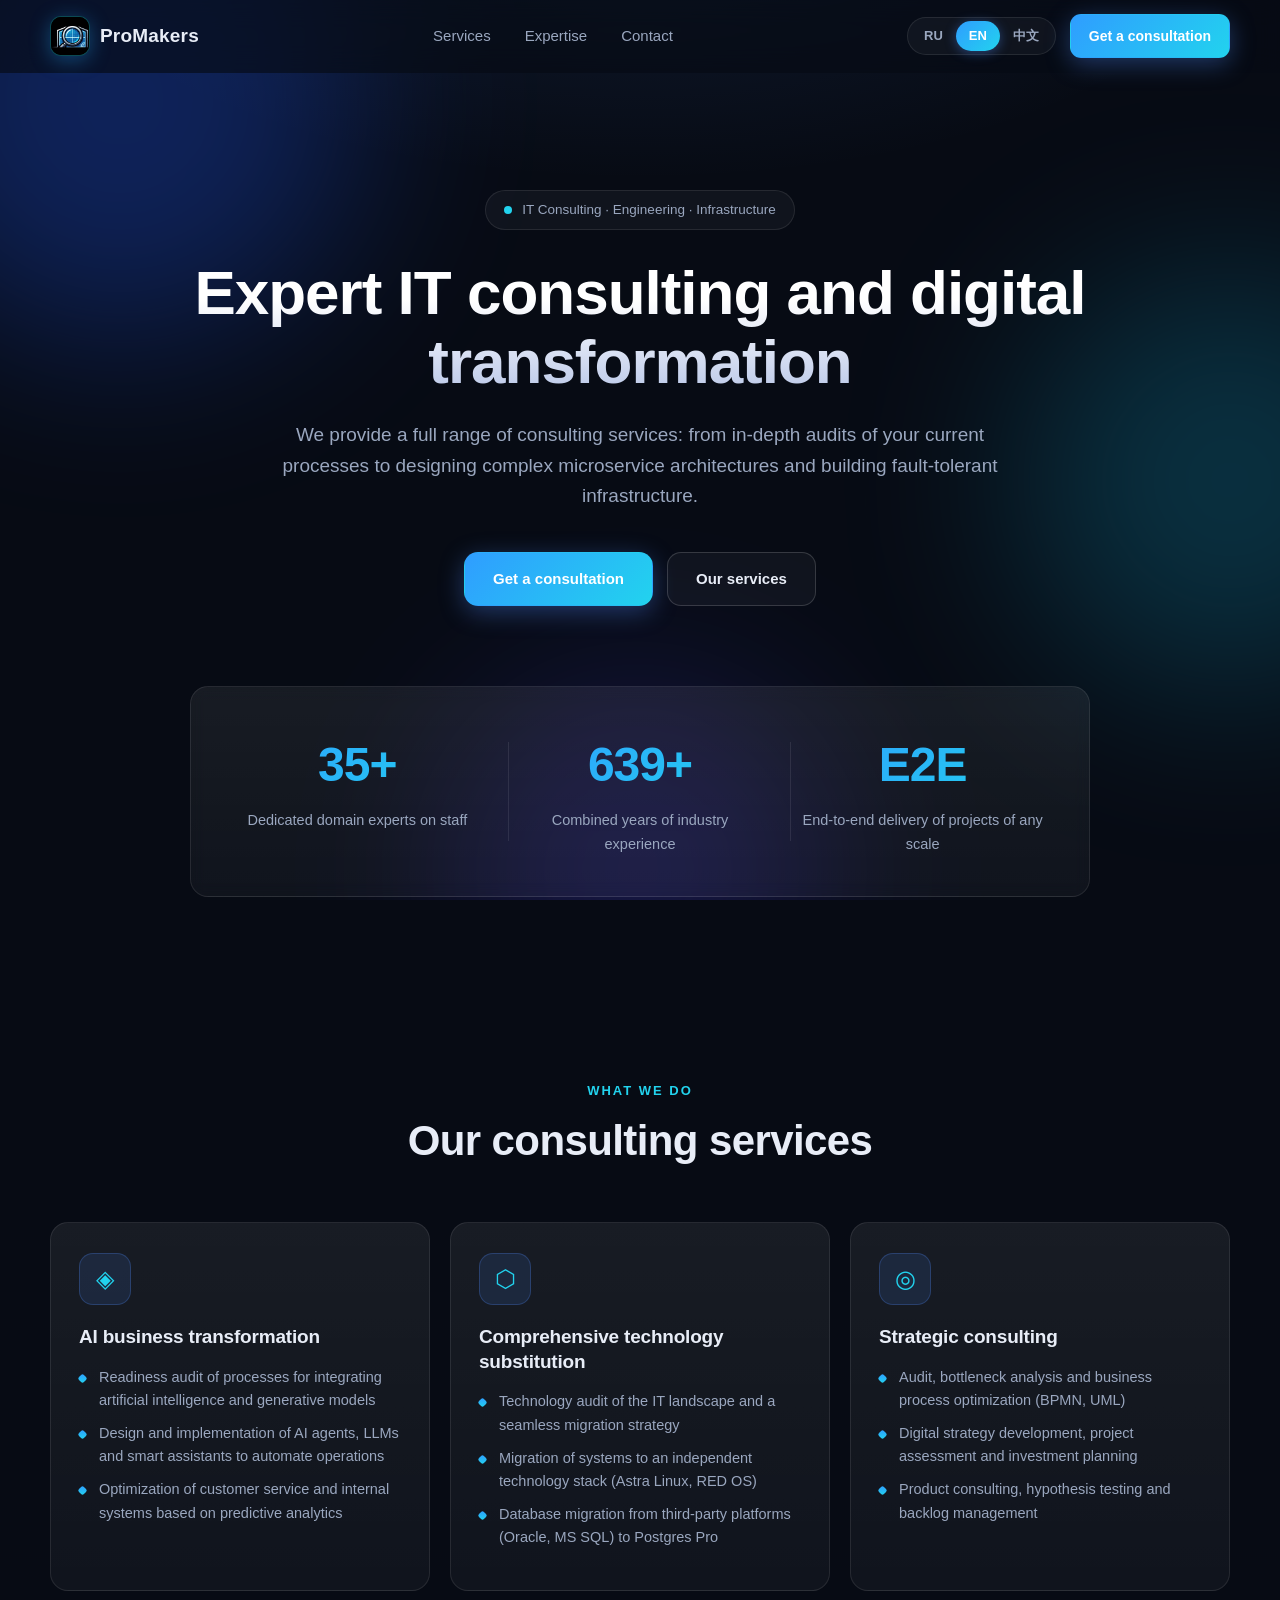
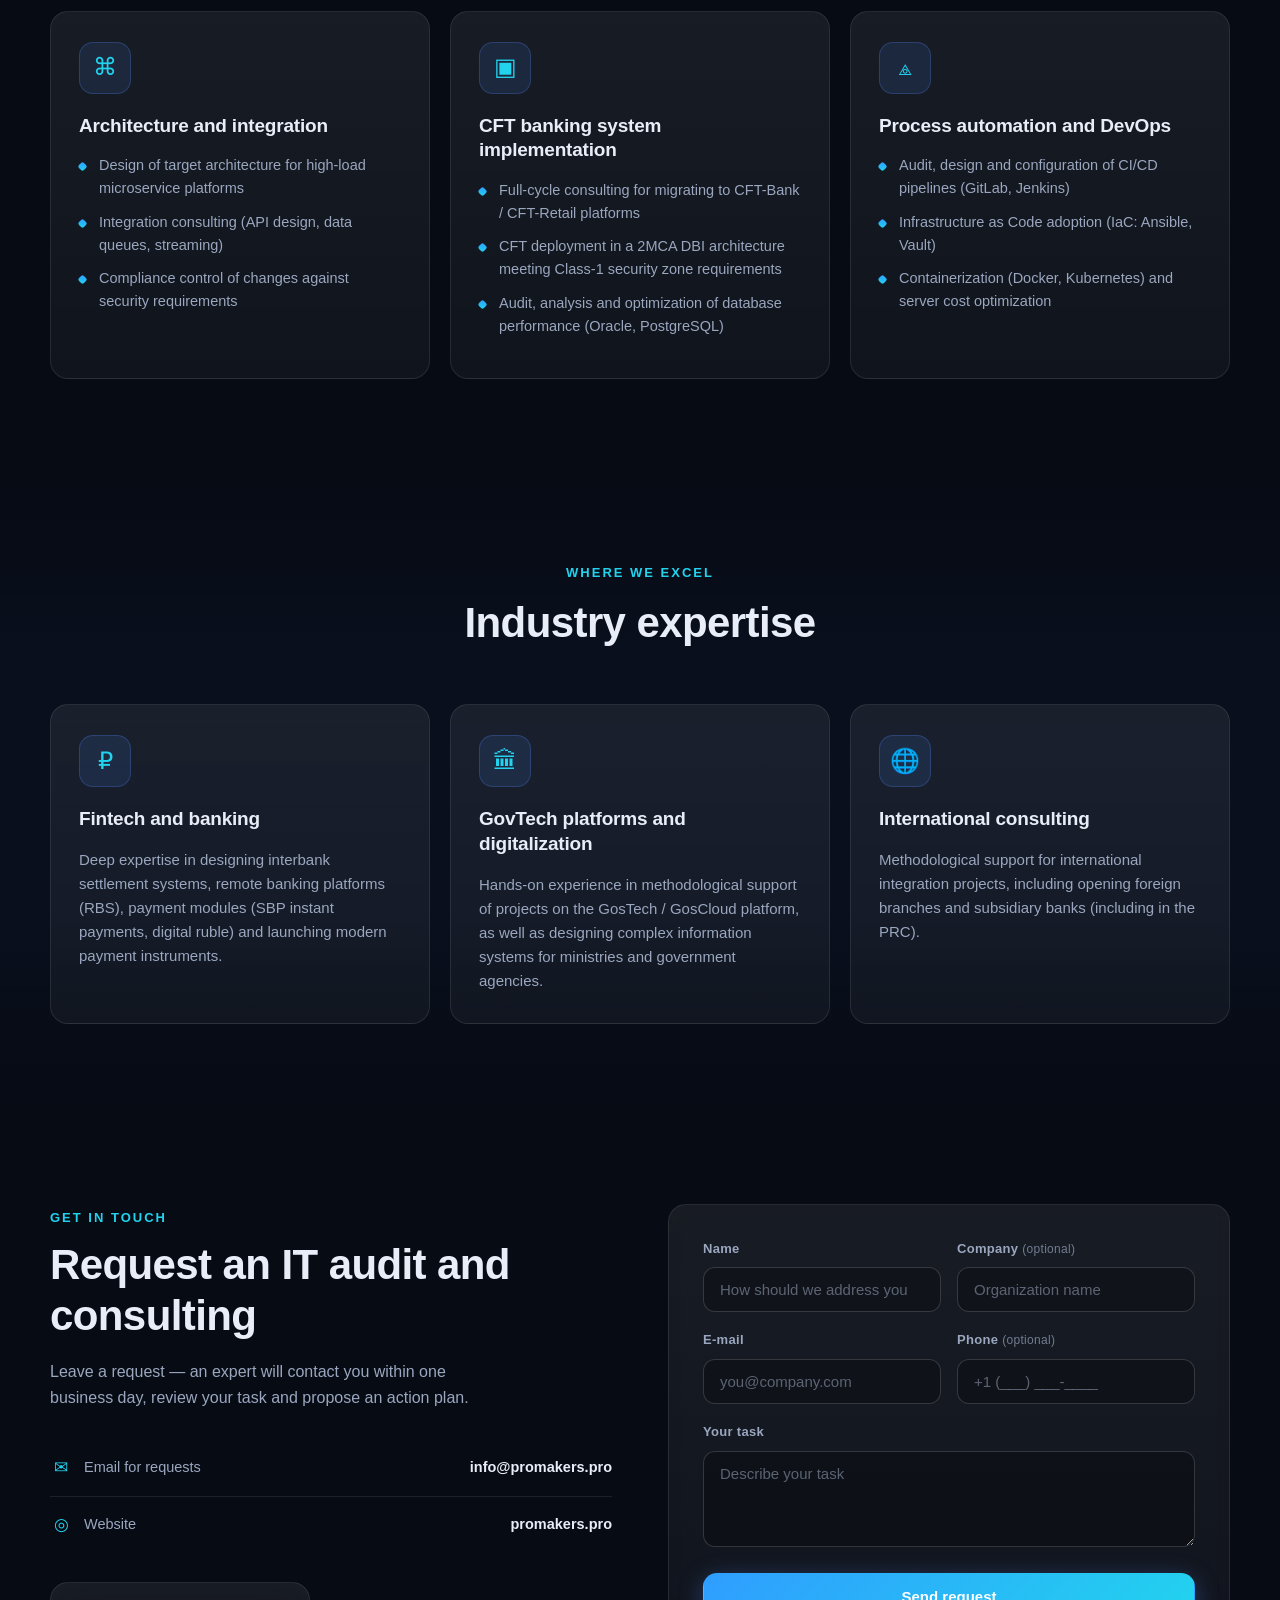
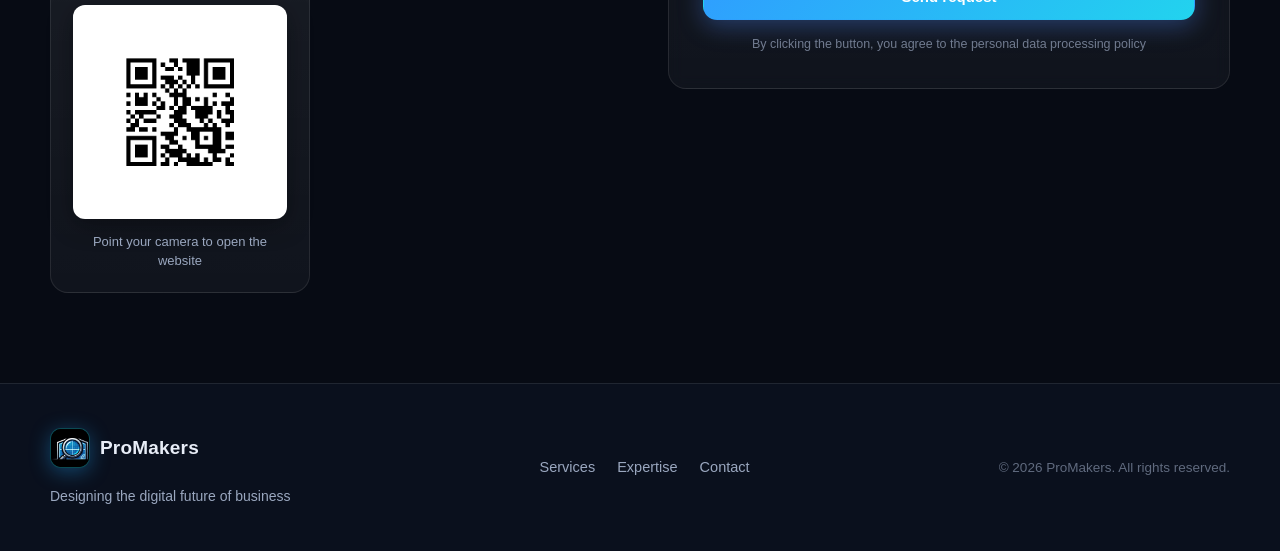
==== commit 8343f89c: "feat(contacts): QR code to site, info@ email, optional phone field" ====
--- a/index.html
+++ b/index.html
@@ -208,9 +208,16 @@
             разбор задачи и предложит план действий.
           </p>
           <ul class="contact__list">
-            <li><span class="contact__list-icon">✉</span><span data-i18n="contact.emailLabel">Почта для заявок</span><a href="mailto:hello@promakers.pro">hello@promakers.pro</a></li>
+            <li><span class="contact__list-icon">✉</span><span data-i18n="contact.emailLabel">Почта для заявок</span><a href="mailto:info@promakers.pro">info@promakers.pro</a></li>
             <li><span class="contact__list-icon">◎</span><span data-i18n="contact.siteLabel">Сайт</span><a href="https://promakers.pro" target="_blank" rel="noopener">promakers.pro</a></li>
           </ul>
+
+          <div class="qr reveal">
+            <div class="qr__img-wrap">
+              <img src="assets/img/qr-site.png" alt="QR-код сайта promakers.pro" class="qr__img" width="560" height="560">
+            </div>
+            <p class="qr__caption" data-i18n="contact.qrCaption">Наведите камеру, чтобы открыть сайт</p>
+          </div>
         </div>
 
         <form class="form reveal" id="contact-form" novalidate>
@@ -220,13 +227,19 @@
               <input type="text" id="f-name" name="name" required data-i18n-ph="form.namePh" placeholder="Как к вам обращаться">
             </div>
             <div class="form__field">
-              <label for="f-company" data-i18n="form.company">Компания</label>
+              <label for="f-company"><span data-i18n="form.company">Компания</span> <span class="form__opt" data-i18n="form.optional">(необязательно)</span></label>
               <input type="text" id="f-company" name="company" data-i18n-ph="form.companyPh" placeholder="Название организации">
             </div>
           </div>
-          <div class="form__field">
-            <label for="f-email" data-i18n="form.email">E-mail</label>
-            <input type="email" id="f-email" name="email" required placeholder="you@company.com">
+          <div class="form__row">
+            <div class="form__field">
+              <label for="f-email" data-i18n="form.email">E-mail</label>
+              <input type="email" id="f-email" name="email" required placeholder="you@company.com">
+            </div>
+            <div class="form__field">
+              <label for="f-phone"><span data-i18n="form.phone">Телефон</span> <span class="form__opt" data-i18n="form.optional">(необязательно)</span></label>
+              <input type="tel" id="f-phone" name="phone" autocomplete="tel" data-i18n-ph="form.phonePh" placeholder="+7 (___) ___-__-__">
+            </div>
           </div>
           <div class="form__field">
             <label for="f-message" data-i18n="form.message">Задача</label>
--- a/assets/css/style.css
+++ b/assets/css/style.css
@@ -610,3 +610,38 @@
   flex-wrap: wrap;
   justify-content: center;
 }
+
+/* ---------- QR code (contacts) ---------- */
+.qr {
+  margin-top: 30px;
+  padding: 22px;
+  border-radius: var(--radius);
+  background: linear-gradient(180deg, var(--surface-2), var(--surface));
+  border: 1px solid var(--border);
+  text-align: center;
+  max-width: 260px;
+}
+.qr__img-wrap {
+  padding: 10px;
+  border-radius: var(--radius-sm);
+  background: #fff;
+  box-shadow: 0 6px 24px rgba(0, 0, 0, 0.35);
+}
+.qr__img {
+  width: 100%;
+  height: auto;
+  display: block;
+}
+.qr__caption {
+  margin-top: 14px;
+  font-size: 13px;
+  color: var(--text-dim);
+  line-height: 1.45;
+}
+
+/* Optional-field marker */
+.form__opt {
+  font-weight: 400;
+  color: rgba(154, 167, 191, 0.7);
+  font-size: 12px;
+}
